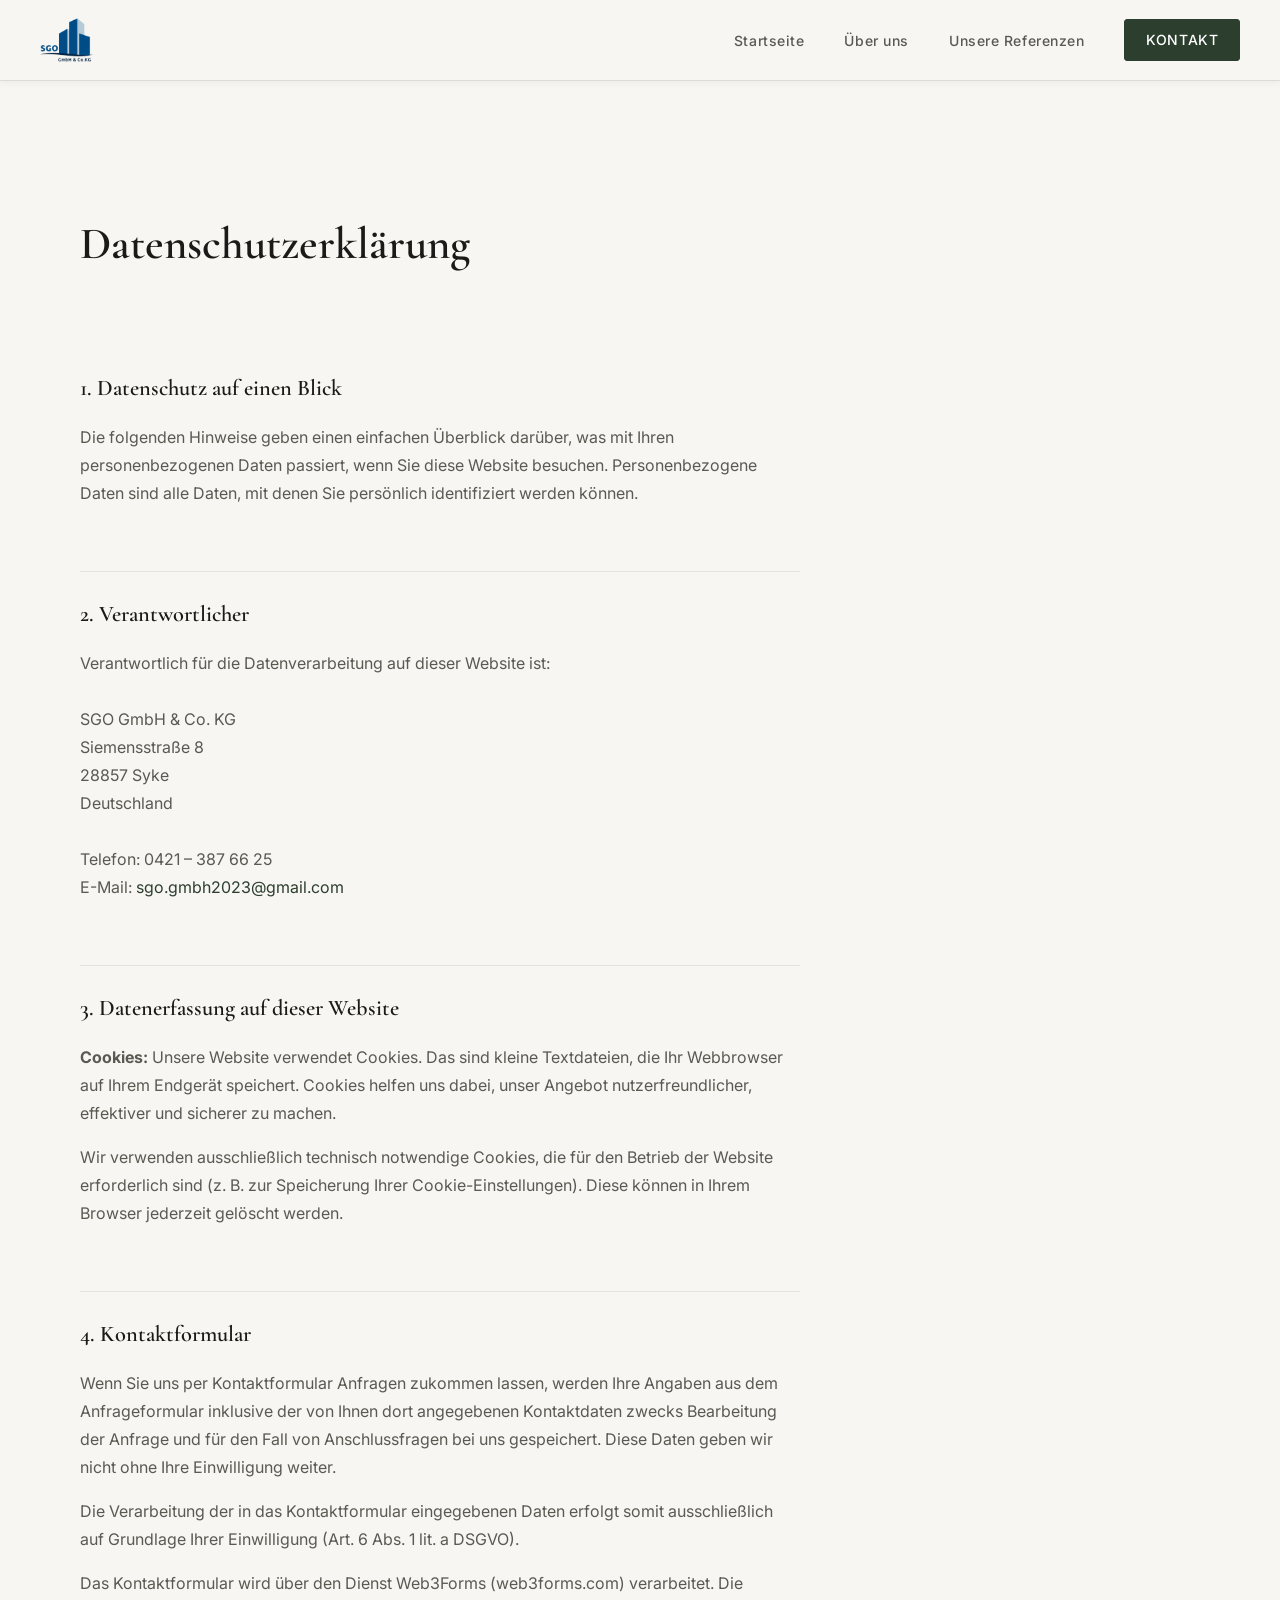
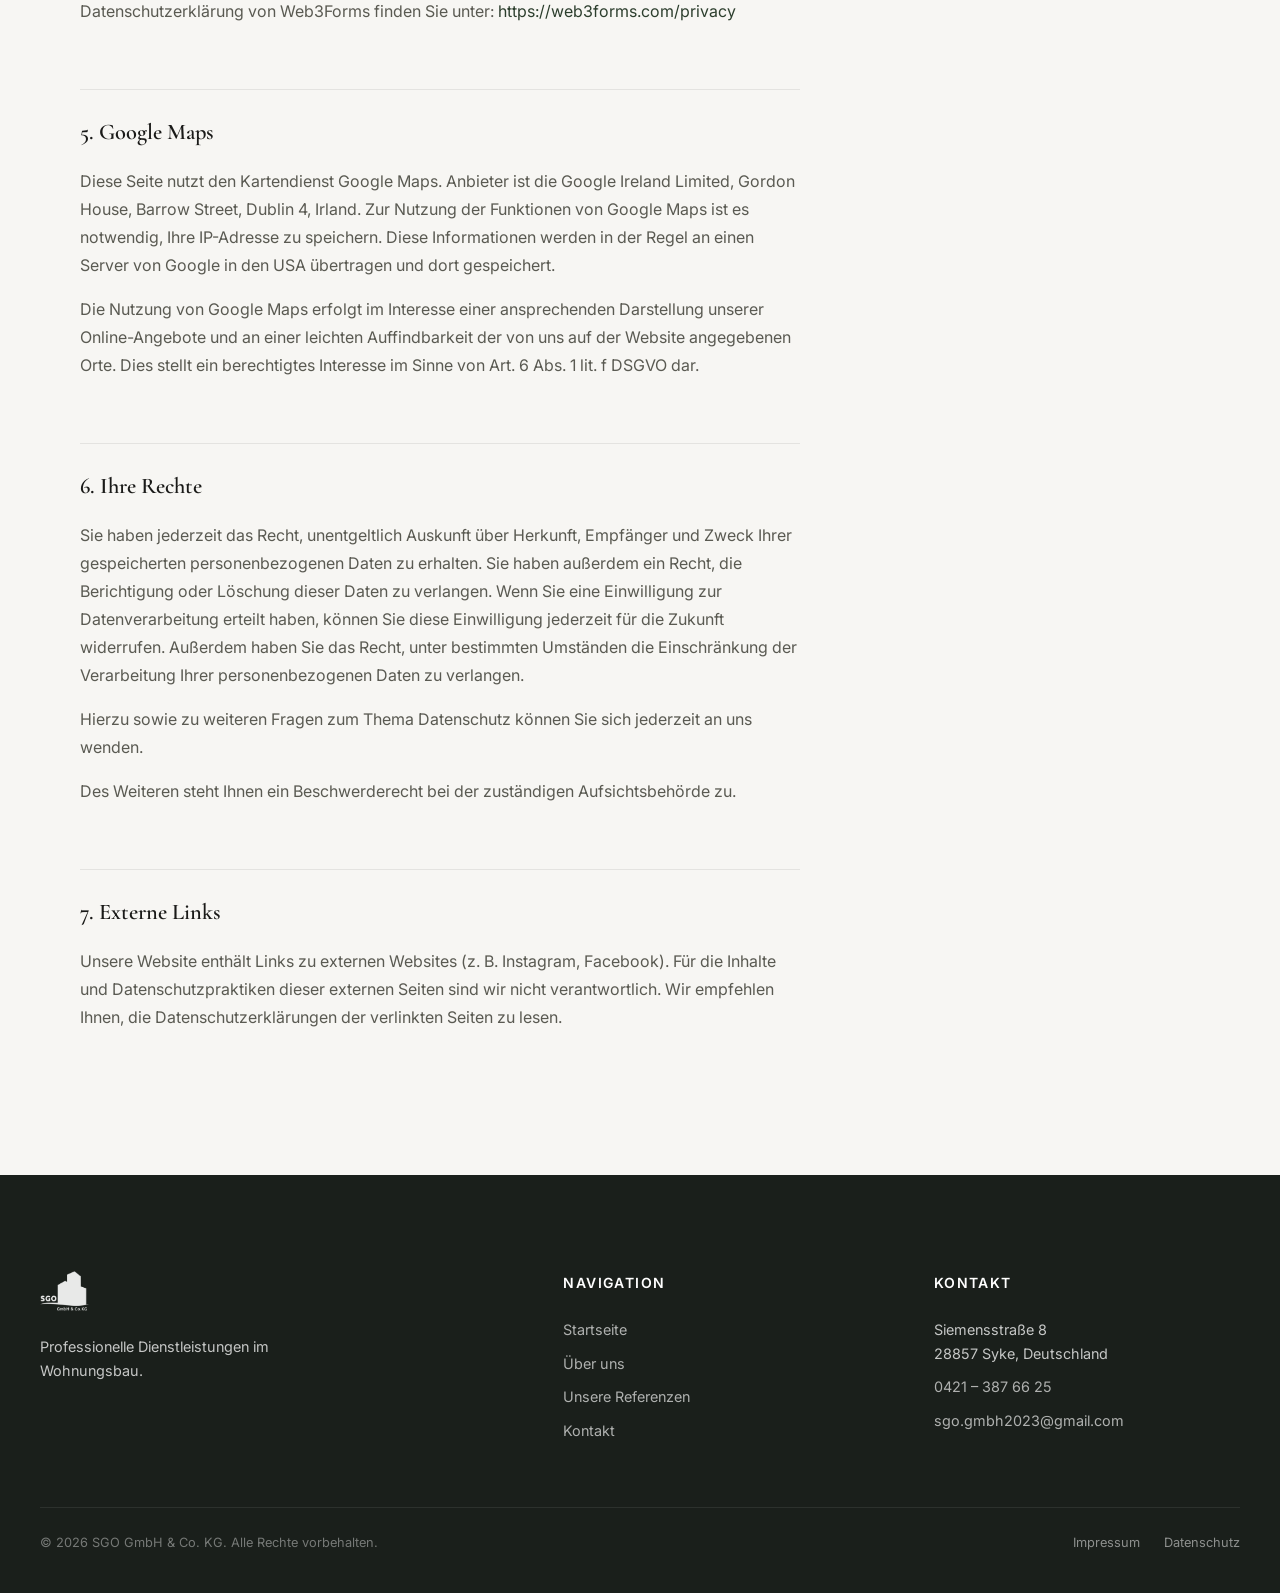
==== datenschutz.html @ 07cec940 "init: SGO GmbH static site ready for client preview Migrate WordPress site to HTML/CSS/JS, clean unu" ====
<!DOCTYPE html>
<html lang="de">
<head>
  <meta charset="UTF-8">
  <meta name="viewport" content="width=device-width, initial-scale=1.0">
  <title>Datenschutzerklärung – SGO GmbH & Co. KG</title>
  <meta name="robots" content="noindex">
  <link rel="preconnect" href="https://fonts.googleapis.com">
  <link rel="preconnect" href="https://fonts.gstatic.com" crossorigin>
  <link href="https://fonts.googleapis.com/css2?family=Cormorant+Garamond:ital,wght@0,400;0,500;0,600;1,400&family=Inter:wght@400;500;600&display=swap" rel="stylesheet">
  <link rel="stylesheet" href="style.css">
</head>
<body>

  <!-- Navigation -->
  <nav class="nav nav--scrolled" id="nav">
    <div class="nav__inner">
      <a href="index.html" class="nav__logo">
        <img src="assets/logo/sgo-logo.png" alt="SGO GmbH & Co. KG">
      </a>
      <ul class="nav__links">
        <li><a href="index.html">Startseite</a></li>
        <li><a href="uber-uns.html">Über uns</a></li>
        <li><a href="referenzen.html">Unsere Referenzen</a></li>
        <li><a href="kontakt.html" class="btn btn--primary btn--sm">Kontakt</a></li>
      </ul>
      <button class="nav__burger" id="navBurger" aria-label="Menü öffnen">
        <span></span><span></span><span></span>
      </button>
    </div>
  </nav>

  <div style="padding-top: var(--nav-height); background: var(--bg-primary);">
    <div class="container">
      <div class="legal-content">
        <h1>Datenschutzerklärung</h1>

        <h2>1. Datenschutz auf einen Blick</h2>
        <p>
          Die folgenden Hinweise geben einen einfachen Überblick darüber, was mit Ihren personenbezogenen Daten passiert, wenn Sie diese Website besuchen. Personenbezogene Daten sind alle Daten, mit denen Sie persönlich identifiziert werden können.
        </p>

        <h2>2. Verantwortlicher</h2>
        <p>
          Verantwortlich für die Datenverarbeitung auf dieser Website ist:<br><br>
          SGO GmbH &amp; Co. KG<br>
          Siemensstraße 8<br>
          28857 Syke<br>
          Deutschland<br><br>
          Telefon: 0421 – 387 66 25<br>
          E-Mail: <a href="mailto:sgo.gmbh2023@gmail.com">sgo.gmbh2023@gmail.com</a>
        </p>

        <h2>3. Datenerfassung auf dieser Website</h2>
        <p>
          <strong>Cookies:</strong> Unsere Website verwendet Cookies. Das sind kleine Textdateien, die Ihr Webbrowser auf Ihrem Endgerät speichert. Cookies helfen uns dabei, unser Angebot nutzerfreundlicher, effektiver und sicherer zu machen.
        </p>
        <p>
          Wir verwenden ausschließlich technisch notwendige Cookies, die für den Betrieb der Website erforderlich sind (z. B. zur Speicherung Ihrer Cookie-Einstellungen). Diese können in Ihrem Browser jederzeit gelöscht werden.
        </p>

        <h2>4. Kontaktformular</h2>
        <p>
          Wenn Sie uns per Kontaktformular Anfragen zukommen lassen, werden Ihre Angaben aus dem Anfrageformular inklusive der von Ihnen dort angegebenen Kontaktdaten zwecks Bearbeitung der Anfrage und für den Fall von Anschlussfragen bei uns gespeichert. Diese Daten geben wir nicht ohne Ihre Einwilligung weiter.
        </p>
        <p>
          Die Verarbeitung der in das Kontaktformular eingegebenen Daten erfolgt somit ausschließlich auf Grundlage Ihrer Einwilligung (Art. 6 Abs. 1 lit. a DSGVO).
        </p>
        <p>
          Das Kontaktformular wird über den Dienst Web3Forms (web3forms.com) verarbeitet. Die Datenschutzerklärung von Web3Forms finden Sie unter: <a href="https://web3forms.com/privacy" target="_blank" rel="noopener noreferrer">https://web3forms.com/privacy</a>
        </p>

        <h2>5. Google Maps</h2>
        <p>
          Diese Seite nutzt den Kartendienst Google Maps. Anbieter ist die Google Ireland Limited, Gordon House, Barrow Street, Dublin 4, Irland. Zur Nutzung der Funktionen von Google Maps ist es notwendig, Ihre IP-Adresse zu speichern. Diese Informationen werden in der Regel an einen Server von Google in den USA übertragen und dort gespeichert.
        </p>
        <p>
          Die Nutzung von Google Maps erfolgt im Interesse einer ansprechenden Darstellung unserer Online-Angebote und an einer leichten Auffindbarkeit der von uns auf der Website angegebenen Orte. Dies stellt ein berechtigtes Interesse im Sinne von Art. 6 Abs. 1 lit. f DSGVO dar.
        </p>

        <h2>6. Ihre Rechte</h2>
        <p>
          Sie haben jederzeit das Recht, unentgeltlich Auskunft über Herkunft, Empfänger und Zweck Ihrer gespeicherten personenbezogenen Daten zu erhalten. Sie haben außerdem ein Recht, die Berichtigung oder Löschung dieser Daten zu verlangen. Wenn Sie eine Einwilligung zur Datenverarbeitung erteilt haben, können Sie diese Einwilligung jederzeit für die Zukunft widerrufen. Außerdem haben Sie das Recht, unter bestimmten Umständen die Einschränkung der Verarbeitung Ihrer personenbezogenen Daten zu verlangen.
        </p>
        <p>
          Hierzu sowie zu weiteren Fragen zum Thema Datenschutz können Sie sich jederzeit an uns wenden.
        </p>
        <p>
          Des Weiteren steht Ihnen ein Beschwerderecht bei der zuständigen Aufsichtsbehörde zu.
        </p>

        <h2>7. Externe Links</h2>
        <p>
          Unsere Website enthält Links zu externen Websites (z. B. Instagram, Facebook). Für die Inhalte und Datenschutzpraktiken dieser externen Seiten sind wir nicht verantwortlich. Wir empfehlen Ihnen, die Datenschutzerklärungen der verlinkten Seiten zu lesen.
        </p>
      </div>
    </div>
  </div>

  <!-- Footer -->
  <footer class="footer">
    <div class="container">
      <div class="footer__inner">
        <div>
          <div class="footer__logo">
            <img src="assets/logo/sgo-logo.png" alt="SGO GmbH & Co. KG">
          </div>
          <p class="footer__about">Professionelle Dienstleistungen im Wohnungsbau.</p>
        </div>
        <div class="footer__col">
          <h4>Navigation</h4>
          <nav class="footer__nav">
            <a href="index.html">Startseite</a>
            <a href="uber-uns.html">Über uns</a>
            <a href="referenzen.html">Unsere Referenzen</a>
            <a href="kontakt.html">Kontakt</a>
          </nav>
        </div>
        <div class="footer__col">
          <h4>Kontakt</h4>
          <ul class="footer__contact-list">
            <li>Siemensstraße 8<br>28857 Syke, Deutschland</li>
            <li><a href="tel:+494213876625">0421 – 387 66 25</a></li>
            <li><a href="mailto:sgo.gmbh2023@gmail.com">sgo.gmbh2023@gmail.com</a></li>
          </ul>
        </div>
      </div>
      <div class="footer__bottom">
        <span>© 2026 SGO GmbH & Co. KG. Alle Rechte vorbehalten.</span>
        <div class="footer__legal">
          <a href="impressum.html">Impressum</a>
          <a href="datenschutz.html">Datenschutz</a>
        </div>
      </div>
    </div>
  </footer>

  <script src="app.js"></script>
</body>
</html>
---- style.css ----
/* ============================================================
   SGO GmbH & Co. KG — Design System
   ============================================================ */

/* --- Tokens --- */
:root {
  /* Colors */
  --bg-primary: #F7F6F3;
  --bg-secondary: #EDEAE3;
  --bg-card: #FAFAF7;
  --accent: #2C3E2D;
  --accent-light: #3D5240;
  --accent-dark: #1E2C1F;
  --accent-glow: rgba(44, 62, 45, 0.10);
  --text-primary: #1A1A18;
  --text-secondary: #5A5A52;
  --text-muted: #8A8A80;
  --border: rgba(0,0,0,0.08);
  --border-accent: rgba(44,62,45,0.25);

  /* Typography */
  --font-heading: 'Cormorant Garamond', Georgia, serif;
  --font-body: 'Inter', system-ui, sans-serif;

  /* Spacing */
  --space-xs: 0.5rem;
  --space-sm: 1rem;
  --space-md: 1.5rem;
  --space-lg: 2.5rem;
  --space-xl: 4rem;
  --space-2xl: 6rem;
  --space-3xl: 8rem;

  /* Typography scale */
  --fs-hero: clamp(2.4rem, 5.5vw, 4.8rem);
  --fs-h1: clamp(1.9rem, 3.5vw, 3.2rem);
  --fs-h2: clamp(1.5rem, 2.5vw, 2.4rem);
  --fs-h3: clamp(1.1rem, 1.8vw, 1.5rem);
  --fs-body: 1rem;
  --fs-small: 0.875rem;
  --ls-wide: 0.1em;
  --ls-wider: 0.2em;

  /* Layout */
  --max-width: 1280px;
  --nav-height: 80px;

  /* Radius */
  --radius-sm: 3px;
  --radius-md: 8px;
  --radius-lg: 14px;
  --radius-xl: 20px;

  /* Shadows */
  --shadow-sm: 0 2px 8px rgba(0,0,0,0.06);
  --shadow-md: 0 4px 20px rgba(0,0,0,0.10);
  --shadow-lg: 0 8px 40px rgba(0,0,0,0.13);

  /* Transitions */
  --t-fast: 0.15s ease;
  --t-normal: 0.3s ease;
  --t-slow: 0.5s ease;
  --t-spring: 0.6s cubic-bezier(0.34, 1.56, 0.64, 1);
}

/* --- Reset & Base --- */
*, *::before, *::after { margin: 0; padding: 0; box-sizing: border-box; }
html {
  scroll-behavior: smooth;
  scroll-padding-top: var(--nav-height);
  font-size: 16px;
  overflow-x: hidden;
}
body {
  font-family: var(--font-body);
  background: var(--bg-primary);
  color: var(--text-primary);
  line-height: 1.65;
  -webkit-font-smoothing: antialiased;
}
img, video { max-width: 100%; display: block; }
a { color: inherit; text-decoration: none; }
ul { list-style: none; }
button { font-family: inherit; border: none; background: none; cursor: pointer; }
input, textarea, select { font-family: inherit; outline: none; }

/* --- Layout --- */
.container {
  max-width: var(--max-width);
  margin: 0 auto;
  padding: 0 var(--space-lg);
}
@media (max-width: 768px) { .container { padding: 0 var(--space-sm); } }

.section { padding: var(--space-3xl) 0; }
@media (max-width: 768px) { .section { padding: var(--space-2xl) 0; } }

.eyebrow {
  font-size: var(--fs-small);
  font-weight: 600;
  letter-spacing: var(--ls-wider);
  text-transform: uppercase;
  color: var(--accent);
  margin-bottom: var(--space-sm);
}

.section-header { margin-bottom: var(--space-2xl); }
.section-header h2 {
  font-family: var(--font-heading);
  font-size: var(--fs-h1);
  font-weight: 600;
  line-height: 1.2;
  margin-bottom: var(--space-sm);
  color: var(--text-primary);
}
.section-header p {
  color: var(--text-secondary);
  max-width: 600px;
  font-size: 1.05rem;
}

/* --- Buttons --- */
.btn {
  display: inline-flex;
  align-items: center;
  gap: 0.5rem;
  padding: 0.85rem 2.2rem;
  border-radius: var(--radius-sm);
  font-family: var(--font-body);
  font-weight: 600;
  font-size: var(--fs-small);
  letter-spacing: var(--ls-wide);
  text-decoration: none;
  border: 1.5px solid transparent;
  cursor: pointer;
  transition: all var(--t-normal);
  text-transform: uppercase;
}
.btn--primary { background: var(--accent); color: #fff; border-color: var(--accent); }
.btn--primary:hover { background: var(--accent-light); border-color: var(--accent-light); transform: translateY(-2px); box-shadow: var(--shadow-md); }
.btn--ghost { background: transparent; color: var(--text-primary); border-color: var(--border); }
.btn--ghost:hover { border-color: var(--accent); color: var(--accent); }
.btn--outline { background: transparent; color: var(--accent); border-color: var(--accent); }
.btn--outline:hover { background: var(--accent); color: #fff; }
.btn--sm { padding: 0.55rem 1.3rem; font-size: 0.8rem; }
.btn--full { width: 100%; justify-content: center; }
.btn--light { background: #fff; color: var(--accent); border-color: #fff; }
.btn--light:hover { background: var(--bg-secondary); }

/* ============================================================
   NAVIGATION
   ============================================================ */
.nav {
  position: fixed;
  top: 0; left: 0; right: 0;
  height: var(--nav-height);
  z-index: 1000;
  transition: background var(--t-normal), box-shadow var(--t-normal);
}
.nav--scrolled {
  background: rgba(247, 246, 243, 0.97);
  backdrop-filter: blur(12px);
  box-shadow: 0 1px 0 var(--border), var(--shadow-sm);
}
.nav__inner {
  max-width: var(--max-width);
  margin: 0 auto;
  padding: 0 var(--space-lg);
  height: 100%;
  display: flex;
  align-items: center;
  justify-content: space-between;
}
@media (max-width: 768px) { .nav__inner { padding: 0 var(--space-sm); } }

.nav__logo {
  display: flex;
  align-items: center;
  flex-shrink: 0;
}
.nav__logo img {
  height: 44px;
  width: auto;
  object-fit: contain;
}

.nav__links {
  display: flex;
  align-items: center;
  gap: var(--space-lg);
}
.nav__links a {
  font-size: var(--fs-small);
  font-weight: 500;
  letter-spacing: 0.04em;
  color: var(--text-secondary);
  transition: color var(--t-fast);
  position: relative;
}
.nav__links a::after {
  content: '';
  position: absolute;
  bottom: -3px; left: 0; right: 0;
  height: 1px;
  background: var(--accent);
  transform: scaleX(0);
  transition: transform var(--t-normal);
}
.nav__links a:hover { color: var(--accent); }
.nav__links a:hover::after,
.nav__links a.active::after { transform: scaleX(1); }
.nav__links a.active { color: var(--accent); }
.nav__links .btn { color: #fff; }
.nav__links .btn::after { display: none; }

/* Nav — hero variant (transparent) */
.nav--hero .nav__logo img { filter: none; }
.nav--hero.nav--scrolled .nav__logo img { filter: none; }
.nav--hero .nav__links a { color: rgba(255,255,255,0.85); }
.nav--hero .nav__links a:hover { color: #fff; }
.nav--hero.nav--scrolled .nav__links a { color: var(--text-secondary); }
.nav--hero.nav--scrolled .nav__links a:hover { color: var(--accent); }

.nav__burger {
  display: none;
  flex-direction: column;
  gap: 5px;
  width: 32px;
  cursor: pointer;
  padding: 4px 0;
}
.nav__burger span {
  display: block;
  height: 2px;
  background: var(--text-primary);
  border-radius: 2px;
  transition: all var(--t-normal);
}
.nav--hero .nav__burger span { background: #fff; }
.nav--hero.nav--scrolled .nav__burger span { background: var(--text-primary); }

.nav__burger.active span:nth-child(1) { transform: translateY(7px) rotate(45deg); }
.nav__burger.active span:nth-child(2) { opacity: 0; }
.nav__burger.active span:nth-child(3) { transform: translateY(-7px) rotate(-45deg); }

@media (max-width: 900px) {
  .nav__burger { display: flex; }
  .nav__links {
    display: none;
    position: fixed;
    top: var(--nav-height);
    left: 0; right: 0;
    background: var(--bg-primary);
    flex-direction: column;
    gap: 0;
    padding: var(--space-md) 0 var(--space-lg);
    border-top: 1px solid var(--border);
    box-shadow: var(--shadow-lg);
  }
  .nav__links.open { display: flex; }
  .nav__links li { width: 100%; }
  .nav__links a {
    display: block;
    padding: 0.9rem var(--space-lg);
    color: var(--text-primary);
    font-size: 1rem;
    border-bottom: 1px solid var(--border);
  }
  .nav__links a::after { display: none; }
  .nav__links li:last-child a { border-bottom: none; }
  .nav__links .btn {
    margin: var(--space-sm) var(--space-lg) 0;
    width: calc(100% - var(--space-lg) * 2);
    text-align: center;
  }
}

/* ============================================================
   HERO
   ============================================================ */
.hero {
  position: relative;
  min-height: 100svh;
  display: flex;
  align-items: center;
  overflow: hidden;
}
.hero__bg {
  position: absolute;
  inset: 0;
  z-index: 0;
}
.hero__bg img {
  width: 100%;
  height: 100%;
  object-fit: cover;
  object-position: center;
}
.hero__bg::after {
  content: '';
  position: absolute;
  inset: 0;
  background: linear-gradient(
    to right,
    rgba(10,12,10,0.75) 0%,
    rgba(10,12,10,0.45) 55%,
    rgba(10,12,10,0.15) 100%
  );
}

/* Slider */
.hero__slides {
  position: absolute;
  inset: 0;
  z-index: 0;
}
.hero__slide {
  position: absolute;
  inset: 0;
  opacity: 0;
  transition: opacity 1s ease;
  pointer-events: none;
}
.hero__slide.active {
  opacity: 1;
  pointer-events: auto;
}
.hero__slide img {
  width: 100%;
  height: 100%;
  object-fit: cover;
  object-position: center;
}
.hero__slide::after {
  content: '';
  position: absolute;
  inset: 0;
  background: linear-gradient(
    to right,
    rgba(10,12,10,0.72) 0%,
    rgba(10,12,10,0.42) 55%,
    rgba(10,12,10,0.12) 100%
  );
}

/* Slider nav (01 / 02) — right side, vertically centered */
.hero__slider-nav {
  position: absolute;
  right: var(--space-lg);
  top: 50%;
  transform: translateY(-50%);
  z-index: 2;
  display: flex;
  flex-direction: column;
  align-items: flex-end;
  gap: 14px;
}
@media (max-width: 768px) {
  .hero__slider-nav {
    right: var(--space-sm);
    top: auto;
    bottom: var(--space-lg);
    transform: none;
  }
}
.hero__slider-row {
  display: flex;
  align-items: center;
  gap: 10px;
}
.hero__slider-btn {
  font-family: var(--font-body);
  font-size: 0.78rem;
  font-weight: 600;
  letter-spacing: 0.1em;
  color: rgba(255,255,255,0.4);
  background: none;
  border: none;
  cursor: pointer;
  padding: 0;
  transition: color var(--t-normal);
}
.hero__slider-btn.active {
  color: #fff;
}
.hero__slider-btn:hover { color: rgba(255,255,255,0.8); }

.hero__slider-sep {
  width: 30px;
  height: 1px;
  background: rgba(255,255,255,0.5);
  opacity: 0;
  transition: opacity var(--t-normal);
}
.hero__slider-sep.active {
  opacity: 1;
}
.hero__content {
  position: relative;
  z-index: 1;
  max-width: var(--max-width);
  margin: 0 auto;
  padding: calc(var(--nav-height) + var(--space-xl)) var(--space-lg) var(--space-xl);
  width: 100%;
}
.hero__content .eyebrow { color: rgba(255,255,255,0.75); }
.hero__content h1 {
  font-family: var(--font-heading);
  font-size: var(--fs-hero);
  font-weight: 500;
  line-height: 1.1;
  color: #fff;
  max-width: 700px;
  margin-bottom: var(--space-md);
}
.hero__content h1 em {
  font-style: normal;
  color: rgba(255,255,255,0.65);
}
.hero__sub {
  color: rgba(255,255,255,0.80);
  font-size: 1.1rem;
  max-width: 520px;
  margin-bottom: var(--space-lg);
  line-height: 1.7;
}
.hero__cta { display: flex; gap: var(--space-sm); flex-wrap: wrap; }

/* Hero — inner pages (smaller) */
.hero--inner {
  min-height: 42vh;
  align-items: flex-end;
}
.hero--inner .hero__content {
  padding-top: var(--space-lg);
  padding-bottom: var(--space-2xl);
}
.hero--inner h1 { font-size: var(--fs-h1); color: #fff; }
.hero--inner .eyebrow { color: rgba(255,255,255,0.75); }
.hero--inner .hero__sub { color: rgba(255,255,255,0.82); }

/* Hero — text only (no image bg) */
.hero--light {
  background: var(--bg-secondary);
  min-height: 36vh;
  align-items: flex-end;
}
.hero--light .hero__content h1,
.hero--light .hero__content .eyebrow { color: var(--text-primary); }
.hero--light .hero__content .eyebrow { color: var(--accent); }
.hero--light .hero__sub { color: var(--text-secondary); }

@media (max-width: 768px) {
  .hero__content { padding: calc(var(--nav-height) + var(--space-lg)) var(--space-sm) var(--space-xl); }
  .hero__bg::after {
    background: rgba(10,12,10,0.60);
  }
}

/* ============================================================
   FEATURES / VALUES GRID
   ============================================================ */
.features { background: var(--bg-primary); }
.features__grid {
  display: grid;
  grid-template-columns: repeat(3, 1fr);
  gap: var(--space-md);
}
@media (max-width: 900px) { .features__grid { grid-template-columns: 1fr; gap: var(--space-sm); } }

.feature-card {
  background: var(--bg-card);
  border: 1px solid var(--border);
  border-radius: var(--radius-lg);
  padding: var(--space-lg);
  transition: box-shadow var(--t-normal), transform var(--t-normal);
}
.feature-card:hover { box-shadow: var(--shadow-md); transform: translateY(-3px); }
.feature-card__icon {
  width: 48px;
  height: 48px;
  background: var(--accent-glow);
  border-radius: var(--radius-md);
  display: flex;
  align-items: center;
  justify-content: center;
  margin-bottom: var(--space-md);
  color: var(--accent);
}
.feature-card__icon svg { width: 24px; height: 24px; stroke: currentColor; fill: none; stroke-width: 1.5; }
.feature-card h3 {
  font-family: var(--font-heading);
  font-size: var(--fs-h3);
  font-weight: 600;
  margin-bottom: var(--space-xs);
  color: var(--text-primary);
}
.feature-card p { color: var(--text-secondary); font-size: 0.95rem; line-height: 1.65; }

/* ============================================================
   PROJECT HIGHLIGHT
   ============================================================ */
.project-highlight { background: var(--bg-secondary); }
.project-highlight__inner {
  display: grid;
  grid-template-columns: 1fr 1fr;
  gap: var(--space-2xl);
  align-items: center;
}
@media (max-width: 900px) { .project-highlight__inner { grid-template-columns: 1fr; } }

.project-highlight__image {
  border-radius: var(--radius-lg);
  overflow: hidden;
  box-shadow: var(--shadow-lg);
  aspect-ratio: 4/3;
}
.project-highlight__image img {
  width: 100%;
  height: 100%;
  object-fit: cover;
  transition: transform 0.7s ease;
}
.project-highlight__image:hover img { transform: scale(1.03); }

.project-highlight__text .eyebrow { margin-bottom: var(--space-xs); }
.project-highlight__text h2 {
  font-family: var(--font-heading);
  font-size: var(--fs-h2);
  font-weight: 600;
  margin-bottom: var(--space-md);
  line-height: 1.2;
}
.project-highlight__text p {
  color: var(--text-secondary);
  margin-bottom: var(--space-md);
  line-height: 1.7;
}

.project-stats {
  display: grid;
  grid-template-columns: repeat(3, 1fr);
  gap: var(--space-sm);
  margin: var(--space-lg) 0;
  padding: var(--space-md) 0;
  border-top: 1px solid var(--border);
  border-bottom: 1px solid var(--border);
}
.project-stat__value {
  font-family: var(--font-heading);
  font-size: 2rem;
  font-weight: 600;
  color: var(--accent);
  line-height: 1;
  margin-bottom: 4px;
}
.project-stat__label {
  font-size: var(--fs-small);
  color: var(--text-muted);
  letter-spacing: 0.05em;
}

/* ============================================================
   PARTNER SECTION
   ============================================================ */
.partner { background: var(--bg-primary); padding: var(--space-2xl) 0; }
.partner__inner {
  display: flex;
  align-items: center;
  gap: var(--space-2xl);
  border: 1px solid var(--border);
  border-radius: var(--radius-lg);
  padding: var(--space-xl) var(--space-2xl);
}
@media (max-width: 768px) {
  .partner__inner { flex-direction: column; padding: var(--space-lg); gap: var(--space-lg); text-align: center; }
}
.partner__logo img { height: 64px; width: auto; object-fit: contain; }
.partner__divider { width: 1px; height: 80px; background: var(--border); flex-shrink: 0; }
@media (max-width: 768px) { .partner__divider { width: 80px; height: 1px; } }
.partner__text h3 {
  font-family: var(--font-heading);
  font-size: var(--fs-h3);
  margin-bottom: var(--space-xs);
}
.partner__text p { color: var(--text-secondary); font-size: 0.95rem; }

/* ============================================================
   INSTAGRAM CTA
   ============================================================ */
.instagram-cta {
  background: var(--accent);
  padding: var(--space-xl) 0;
  text-align: center;
}
.instagram-cta h3 {
  font-family: var(--font-heading);
  font-size: var(--fs-h2);
  color: #fff;
  margin-bottom: var(--space-sm);
  font-weight: 500;
}
.instagram-cta p { color: rgba(255,255,255,0.75); margin-bottom: var(--space-md); }
.instagram-cta .btn--light:hover { transform: translateY(-2px); }

/* ============================================================
   REFERENZEN — WOHNUNGEN GRID
   ============================================================ */
.wohnungen { background: var(--bg-primary); }
.wohnungen__grid {
  display: grid;
  grid-template-columns: repeat(3, 1fr);
  gap: var(--space-md);
}
@media (max-width: 1100px) { .wohnungen__grid { grid-template-columns: repeat(2, 1fr); } }
@media (max-width: 600px) { .wohnungen__grid { grid-template-columns: 1fr; } }

.wohnung-card {
  background: var(--bg-card);
  border: 1px solid var(--border);
  border-radius: var(--radius-lg);
  overflow: hidden;
  transition: box-shadow var(--t-normal), transform var(--t-normal);
  cursor: pointer;
}
.wohnung-card:hover { box-shadow: var(--shadow-lg); transform: translateY(-4px); }

.wohnung-card__image {
  aspect-ratio: 4/3;
  overflow: hidden;
  background: var(--bg-secondary);
}
.wohnung-card__image img {
  width: 100%;
  height: 100%;
  object-fit: cover;
  transition: transform 0.5s ease;
}
.wohnung-card:hover .wohnung-card__image img { transform: scale(1.05); }

.wohnung-card__body { padding: var(--space-md); }
.wohnung-card__nr {
  font-size: 0.75rem;
  font-weight: 600;
  letter-spacing: var(--ls-wider);
  text-transform: uppercase;
  color: var(--accent);
  margin-bottom: 4px;
}
.wohnung-card__title {
  font-family: var(--font-heading);
  font-size: 1.3rem;
  font-weight: 600;
  margin-bottom: var(--space-xs);
}
.wohnung-card__status {
  font-size: var(--fs-small);
  color: var(--text-muted);
  margin-bottom: var(--space-md);
}
.wohnung-card__footer {
  display: flex;
  align-items: center;
  justify-content: space-between;
  padding-top: var(--space-sm);
  border-top: 1px solid var(--border);
}
.wohnung-card__price {
  font-family: var(--font-heading);
  font-size: 1.1rem;
  font-weight: 600;
  color: var(--text-primary);
}

/* ============================================================
   MODAL
   ============================================================ */
.modal-overlay {
  display: none;
  position: fixed;
  inset: 0;
  background: rgba(10,12,10,0.65);
  backdrop-filter: blur(6px);
  z-index: 2000;
  align-items: center;
  justify-content: center;
  padding: var(--space-md);
}
.modal-overlay.open { display: flex; }

.modal {
  background: var(--bg-card);
  border-radius: var(--radius-xl);
  max-width: 680px;
  width: 100%;
  max-height: 90vh;
  overflow-y: auto;
  position: relative;
  box-shadow: var(--shadow-lg);
}
.modal__close {
  position: absolute;
  top: var(--space-sm);
  right: var(--space-sm);
  width: 36px;
  height: 36px;
  background: var(--bg-secondary);
  border-radius: 50%;
  display: flex;
  align-items: center;
  justify-content: center;
  cursor: pointer;
  transition: background var(--t-fast);
  z-index: 1;
  font-size: 1.2rem;
  color: var(--text-secondary);
}
.modal__close:hover { background: var(--border); }

.modal__image {
  border-radius: var(--radius-xl) var(--radius-xl) 0 0;
  overflow: hidden;
  background: var(--bg-secondary);
}
.modal__image img { width: 100%; height: auto; display: block; }
.modal__body { padding: var(--space-lg); }
.modal__nr {
  font-size: var(--fs-small);
  font-weight: 600;
  letter-spacing: var(--ls-wider);
  text-transform: uppercase;
  color: var(--accent);
  margin-bottom: 4px;
}
.modal__title {
  font-family: var(--font-heading);
  font-size: var(--fs-h2);
  font-weight: 600;
  margin-bottom: var(--space-md);
}
.modal__meta {
  display: grid;
  grid-template-columns: repeat(2, 1fr);
  gap: var(--space-sm);
  margin-bottom: var(--space-md);
  padding-bottom: var(--space-md);
  border-bottom: 1px solid var(--border);
}
.modal__meta-item label {
  display: block;
  font-size: var(--fs-small);
  color: var(--text-muted);
  margin-bottom: 2px;
}
.modal__meta-item span {
  font-weight: 600;
  color: var(--text-primary);
}
.modal__desc { color: var(--text-secondary); line-height: 1.7; margin-bottom: var(--space-md); }
.modal__cta { display: flex; gap: var(--space-sm); flex-wrap: wrap; }

/* ============================================================
   ÜBER UNS — VALUES
   ============================================================ */
.values__grid {
  display: grid;
  grid-template-columns: repeat(2, 1fr);
  gap: var(--space-md);
}
@media (max-width: 768px) { .values__grid { grid-template-columns: 1fr; } }

.value-item {
  padding: var(--space-lg);
  border-left: 3px solid var(--accent);
  background: var(--bg-card);
  border-radius: 0 var(--radius-md) var(--radius-md) 0;
}
.value-item h3 {
  font-family: var(--font-heading);
  font-size: 1.25rem;
  font-weight: 600;
  margin-bottom: var(--space-xs);
}
.value-item p { color: var(--text-secondary); font-size: 0.95rem; line-height: 1.65; }

/* Team section */
.team { background: var(--bg-secondary); }
.team__inner {
  display: grid;
  grid-template-columns: 1fr 1fr;
  gap: var(--space-2xl);
  align-items: center;
}
@media (max-width: 900px) { .team__inner { grid-template-columns: 1fr; } }
.team__image {
  border-radius: var(--radius-lg);
  overflow: hidden;
  box-shadow: var(--shadow-lg);
}
.team__image img { width: 100%; height: 480px; object-fit: cover; }
@media (max-width: 768px) { .team__image img { height: 320px; } }
.team__text h2 {
  font-family: var(--font-heading);
  font-size: var(--fs-h2);
  font-weight: 600;
  margin-bottom: var(--space-md);
}
.team__text p { color: var(--text-secondary); margin-bottom: var(--space-sm); line-height: 1.75; }

/* ============================================================
   KONTAKT
   ============================================================ */
.kontakt__inner {
  display: grid;
  grid-template-columns: 1fr 1.4fr;
  gap: var(--space-2xl);
  align-items: start;
}
@media (max-width: 900px) { .kontakt__inner { grid-template-columns: 1fr; } }

.kontakt__info h2 {
  font-family: var(--font-heading);
  font-size: var(--fs-h2);
  font-weight: 600;
  margin-bottom: var(--space-md);
}
.kontakt__info p { color: var(--text-secondary); margin-bottom: var(--space-lg); line-height: 1.7; }

.contact-list { display: flex; flex-direction: column; gap: var(--space-md); }
.contact-item { display: flex; gap: var(--space-sm); align-items: flex-start; }
.contact-item__icon {
  width: 42px;
  height: 42px;
  background: var(--accent-glow);
  border-radius: var(--radius-md);
  display: flex;
  align-items: center;
  justify-content: center;
  flex-shrink: 0;
  color: var(--accent);
}
.contact-item__icon svg { width: 20px; height: 20px; stroke: currentColor; fill: none; stroke-width: 1.5; }
.contact-item__text label {
  display: block;
  font-size: var(--fs-small);
  color: var(--text-muted);
  margin-bottom: 2px;
}
.contact-item__text a,
.contact-item__text span {
  font-weight: 500;
  color: var(--text-primary);
  font-size: 0.95rem;
}
.contact-item__text a:hover { color: var(--accent); }

/* Form */
.form { display: flex; flex-direction: column; gap: var(--space-md); }
.form__row { display: grid; grid-template-columns: 1fr 1fr; gap: var(--space-sm); }
@media (max-width: 600px) { .form__row { grid-template-columns: 1fr; } }
.form__group { display: flex; flex-direction: column; gap: 6px; }
.form__group label {
  font-size: var(--fs-small);
  font-weight: 500;
  color: var(--text-secondary);
  letter-spacing: 0.03em;
}
.form__group input,
.form__group textarea {
  padding: 0.8rem 1rem;
  border: 1.5px solid var(--border);
  border-radius: var(--radius-md);
  background: var(--bg-card);
  color: var(--text-primary);
  font-size: var(--fs-body);
  transition: border-color var(--t-fast), box-shadow var(--t-fast);
}
.form__group input:focus,
.form__group textarea:focus {
  border-color: var(--accent);
  box-shadow: 0 0 0 3px var(--accent-glow);
}
.form__group textarea { resize: vertical; min-height: 140px; }
.form__status { font-size: var(--fs-small); margin-top: 4px; }
.form__status--success { color: #2d7a45; }
.form__status--error { color: #c0392b; }

/* ============================================================
   CTA BANNER
   ============================================================ */
.cta-banner {
  background: var(--accent);
  padding: var(--space-2xl) 0;
  text-align: center;
}
.cta-banner h2 {
  font-family: var(--font-heading);
  font-size: var(--fs-h1);
  color: #fff;
  font-weight: 500;
  margin-bottom: var(--space-sm);
}
.cta-banner p { color: rgba(255,255,255,0.75); margin-bottom: var(--space-lg); font-size: 1.05rem; }
.cta-banner .btn--light:hover { transform: translateY(-2px); }

/* ============================================================
   FOOTER
   ============================================================ */
.footer {
  background: #1A1F1B;
  color: rgba(255,255,255,0.75);
  padding: var(--space-2xl) 0 var(--space-lg);
}
.footer__inner {
  display: grid;
  grid-template-columns: 1.5fr 1fr 1fr;
  gap: var(--space-xl);
  margin-bottom: var(--space-xl);
}
@media (max-width: 900px) { .footer__inner { grid-template-columns: 1fr 1fr; } }
@media (max-width: 600px) { .footer__inner { grid-template-columns: 1fr; gap: var(--space-lg); } }

.footer__logo { margin-bottom: var(--space-md); }
.footer__logo img { height: 40px; width: auto; filter: brightness(0) invert(1); opacity: 0.9; }
.footer__about { font-size: 0.9rem; line-height: 1.7; max-width: 280px; }
.footer__social { display: flex; gap: var(--space-sm); margin-top: var(--space-md); }
.footer__social a {
  width: 36px; height: 36px;
  border: 1px solid rgba(255,255,255,0.15);
  border-radius: 50%;
  display: flex; align-items: center; justify-content: center;
  color: rgba(255,255,255,0.65);
  transition: all var(--t-fast);
  font-size: 0.85rem;
}
.footer__social a:hover { border-color: rgba(255,255,255,0.5); color: #fff; }

.footer__col h4 {
  font-size: var(--fs-small);
  font-weight: 600;
  letter-spacing: var(--ls-wide);
  text-transform: uppercase;
  color: #fff;
  margin-bottom: var(--space-md);
}
.footer__nav { display: flex; flex-direction: column; gap: 10px; }
.footer__nav a {
  font-size: 0.9rem;
  color: rgba(255,255,255,0.65);
  transition: color var(--t-fast);
}
.footer__nav a:hover { color: #fff; }
.footer__contact-list { display: flex; flex-direction: column; gap: 10px; }
.footer__contact-list li { font-size: 0.9rem; }
.footer__contact-list a { color: rgba(255,255,255,0.65); }
.footer__contact-list a:hover { color: #fff; }

.footer__bottom {
  padding-top: var(--space-md);
  border-top: 1px solid rgba(255,255,255,0.08);
  display: flex;
  justify-content: space-between;
  align-items: center;
  flex-wrap: wrap;
  gap: var(--space-sm);
  font-size: 0.8rem;
  color: rgba(255,255,255,0.4);
}
.footer__bottom a { color: rgba(255,255,255,0.5); }
.footer__bottom a:hover { color: rgba(255,255,255,0.8); }
.footer__legal { display: flex; gap: var(--space-md); }

/* ============================================================
   COOKIE BANNER
   ============================================================ */
.cookie-banner {
  display: none;
  position: fixed;
  bottom: var(--space-md);
  left: var(--space-md);
  right: var(--space-md);
  max-width: 560px;
  background: #1A1F1B;
  color: rgba(255,255,255,0.85);
  border-radius: var(--radius-lg);
  padding: var(--space-md) var(--space-lg);
  box-shadow: var(--shadow-lg);
  z-index: 9999;
  border: 1px solid rgba(255,255,255,0.08);
}
.cookie-banner.visible { display: block; }
.cookie-banner p {
  font-size: var(--fs-small);
  line-height: 1.6;
  margin-bottom: var(--space-sm);
  color: rgba(255,255,255,0.75);
}
.cookie-banner p a { color: rgba(255,255,255,0.9); text-decoration: underline; }
.cookie-banner__btns { display: flex; gap: var(--space-xs); flex-wrap: wrap; }
.cookie-banner .btn--sm { font-size: 0.78rem; }
.cookie-accept { background: #fff; color: #1A1F1B; border-color: #fff; }
.cookie-accept:hover { background: var(--bg-secondary); }
.cookie-decline { background: transparent; color: rgba(255,255,255,0.65); border-color: rgba(255,255,255,0.2); }
.cookie-decline:hover { border-color: rgba(255,255,255,0.5); color: #fff; }

/* ============================================================
   SCROLL REVEAL
   ============================================================ */
.reveal { opacity: 0; transform: translateY(28px); transition: opacity 0.7s ease, transform 0.7s ease; }
.reveal.visible { opacity: 1; transform: none; }
.reveal--delay-1 { transition-delay: 0.08s; }
.reveal--delay-2 { transition-delay: 0.16s; }
.reveal--delay-3 { transition-delay: 0.26s; }
.reveal--delay-4 { transition-delay: 0.36s; }
.reveal--left { transform: translateX(-28px); }
.reveal--right { transform: translateX(28px); }
.reveal--scale { transform: scale(0.94); }

/* ============================================================
   IMPRESSUM / DATENSCHUTZ
   ============================================================ */
.legal-page { background: var(--bg-primary); }
.legal-content {
  max-width: 800px;
  padding: var(--space-3xl) var(--space-lg);
}
.legal-content h1 {
  font-family: var(--font-heading);
  font-size: var(--fs-h1);
  font-weight: 600;
  margin-bottom: var(--space-xl);
}
.legal-content h2 {
  font-family: var(--font-heading);
  font-size: 1.4rem;
  font-weight: 600;
  margin-top: var(--space-xl);
  margin-bottom: var(--space-sm);
  padding-top: var(--space-md);
  border-top: 1px solid var(--border);
}
.legal-content h2:first-of-type { border-top: none; }
.legal-content p {
  color: var(--text-secondary);
  margin-bottom: var(--space-sm);
  line-height: 1.75;
}
.legal-content a { color: var(--accent); }
.legal-content a:hover { text-decoration: underline; }

/* ============================================================
   UTILITIES
   ============================================================ */
.text-center { text-align: center; }
.text-center .section-header p { margin: 0 auto; }
.mt-lg { margin-top: var(--space-lg); }
.mt-xl { margin-top: var(--space-xl); }
.sr-only { position: absolute; width: 1px; height: 1px; overflow: hidden; clip: rect(0,0,0,0); }
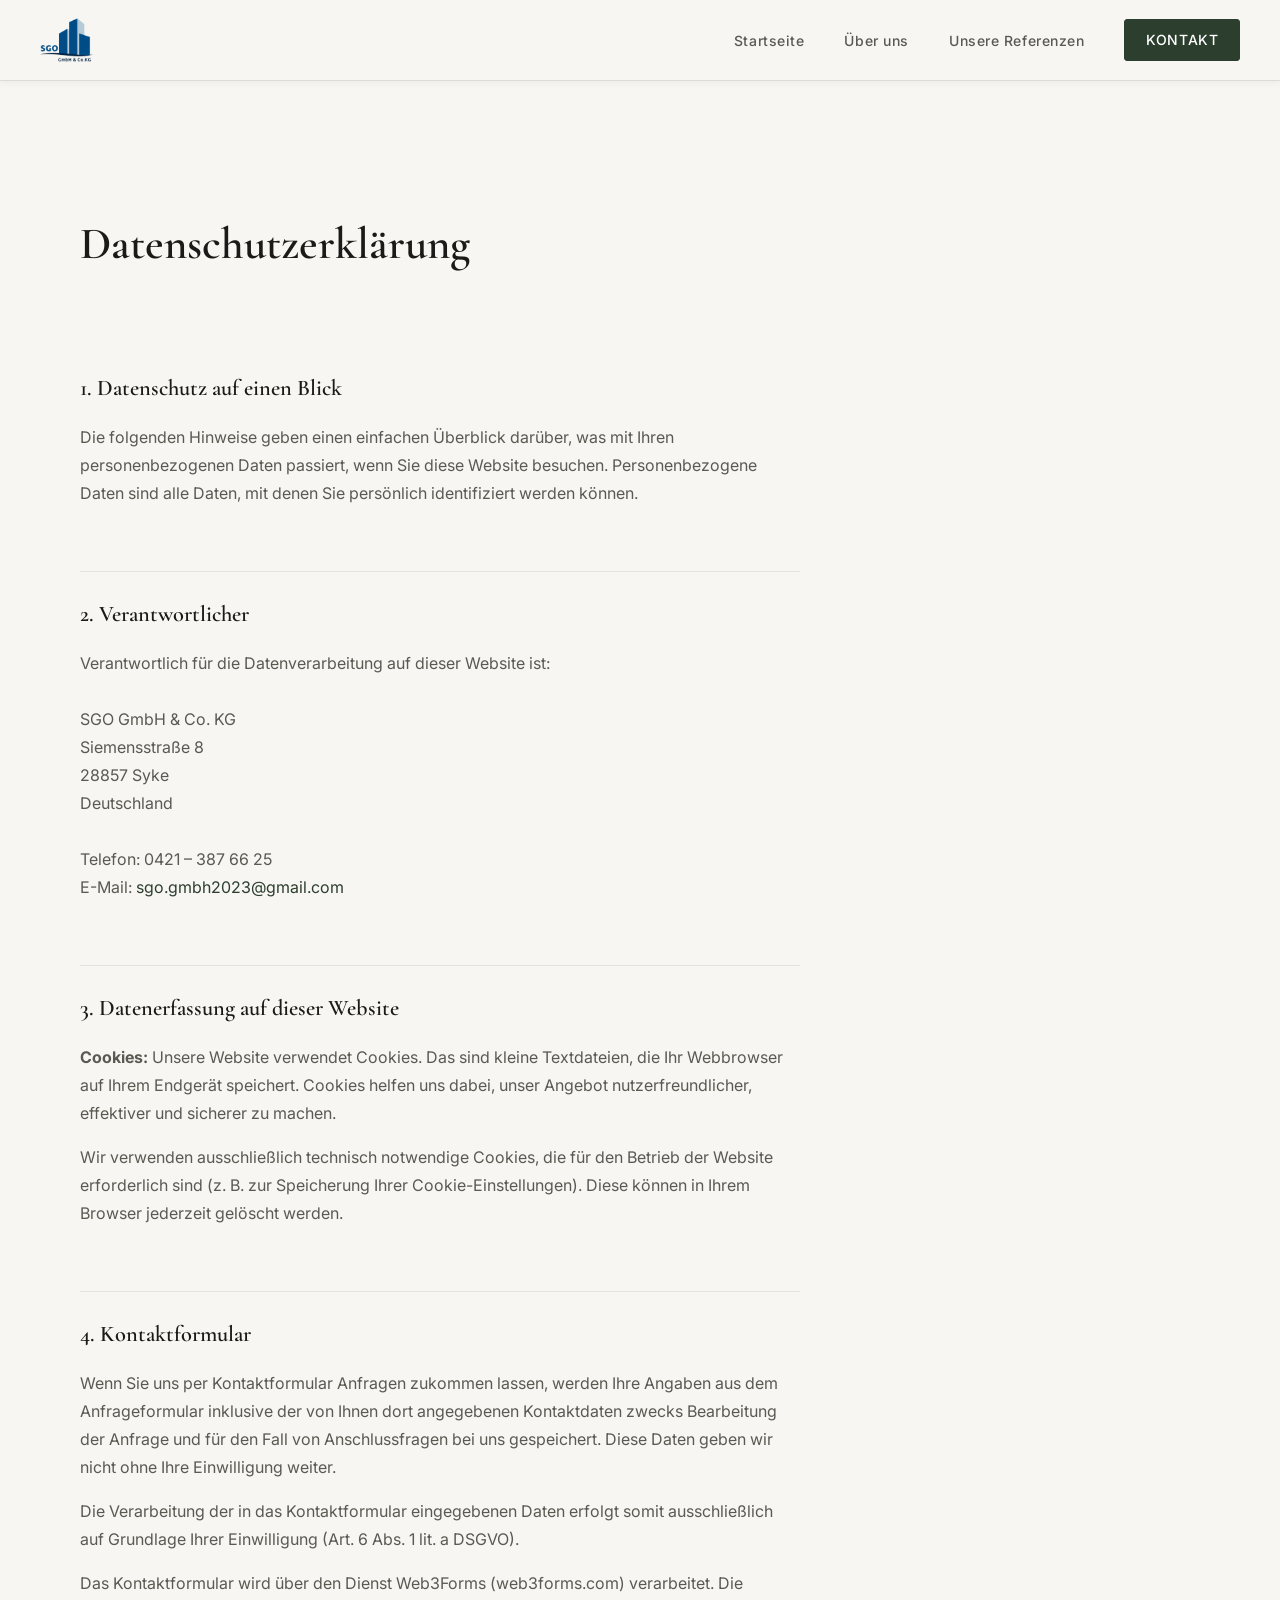
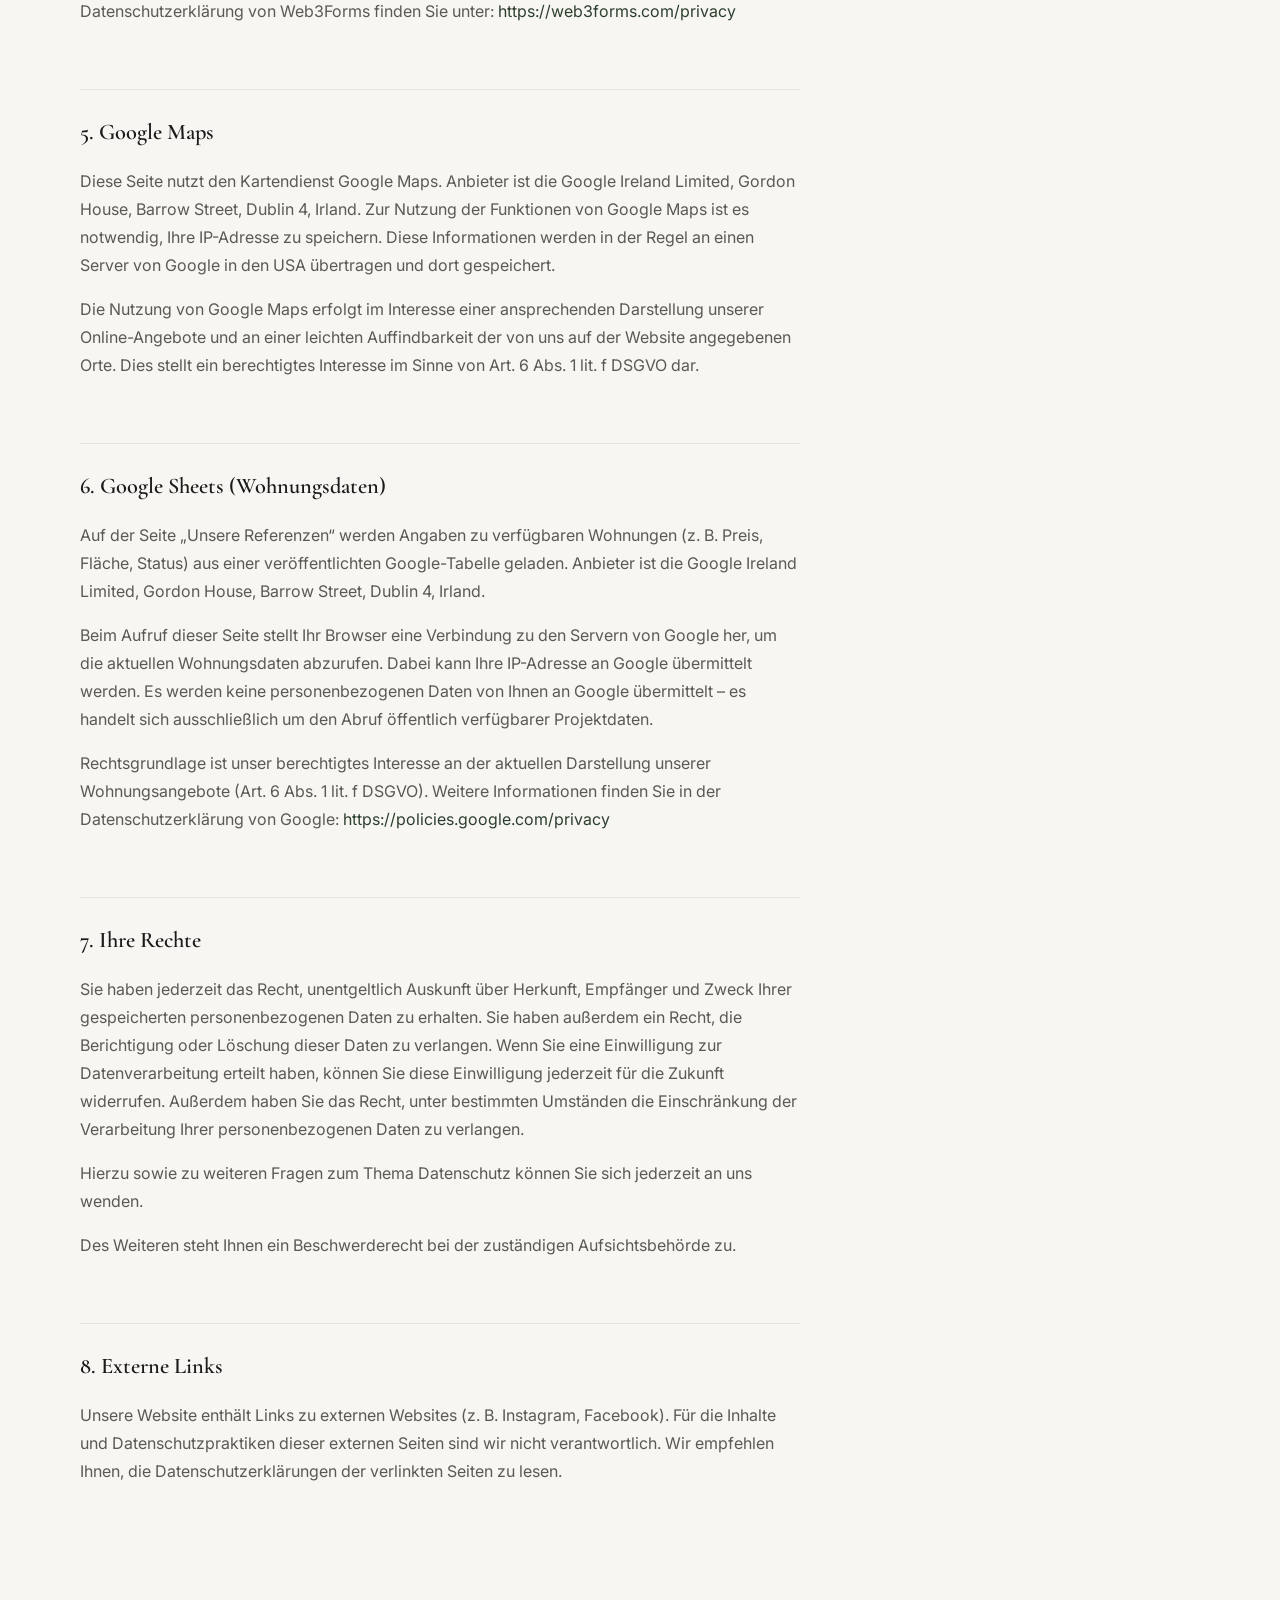
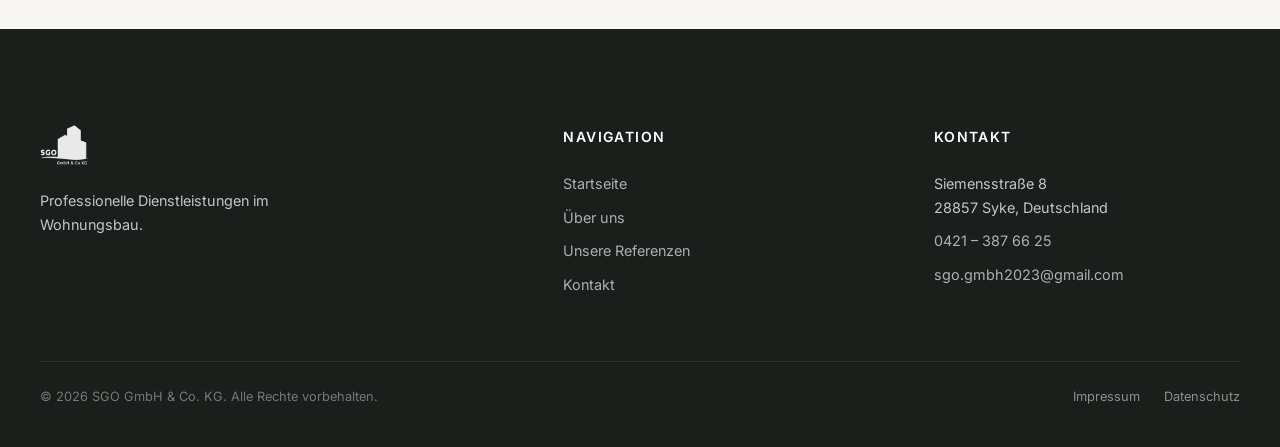
==== commit cac05df1: "fix: harden Google Sheets integration for apartment listings Guard CSV parsing, load data only on re" ====
--- a/datenschutz.html
+++ b/datenschutz.html
@@ -78,7 +78,18 @@
           Die Nutzung von Google Maps erfolgt im Interesse einer ansprechenden Darstellung unserer Online-Angebote und an einer leichten Auffindbarkeit der von uns auf der Website angegebenen Orte. Dies stellt ein berechtigtes Interesse im Sinne von Art. 6 Abs. 1 lit. f DSGVO dar.
         </p>
 
-        <h2>6. Ihre Rechte</h2>
+        <h2>6. Google Sheets (Wohnungsdaten)</h2>
+        <p>
+          Auf der Seite „Unsere Referenzen“ werden Angaben zu verfügbaren Wohnungen (z. B. Preis, Fläche, Status) aus einer veröffentlichten Google-Tabelle geladen. Anbieter ist die Google Ireland Limited, Gordon House, Barrow Street, Dublin 4, Irland.
+        </p>
+        <p>
+          Beim Aufruf dieser Seite stellt Ihr Browser eine Verbindung zu den Servern von Google her, um die aktuellen Wohnungsdaten abzurufen. Dabei kann Ihre IP-Adresse an Google übermittelt werden. Es werden keine personenbezogenen Daten von Ihnen an Google übermittelt – es handelt sich ausschließlich um den Abruf öffentlich verfügbarer Projektdaten.
+        </p>
+        <p>
+          Rechtsgrundlage ist unser berechtigtes Interesse an der aktuellen Darstellung unserer Wohnungsangebote (Art. 6 Abs. 1 lit. f DSGVO). Weitere Informationen finden Sie in der Datenschutzerklärung von Google: <a href="https://policies.google.com/privacy" target="_blank" rel="noopener noreferrer">https://policies.google.com/privacy</a>
+        </p>
+
+        <h2>7. Ihre Rechte</h2>
         <p>
           Sie haben jederzeit das Recht, unentgeltlich Auskunft über Herkunft, Empfänger und Zweck Ihrer gespeicherten personenbezogenen Daten zu erhalten. Sie haben außerdem ein Recht, die Berichtigung oder Löschung dieser Daten zu verlangen. Wenn Sie eine Einwilligung zur Datenverarbeitung erteilt haben, können Sie diese Einwilligung jederzeit für die Zukunft widerrufen. Außerdem haben Sie das Recht, unter bestimmten Umständen die Einschränkung der Verarbeitung Ihrer personenbezogenen Daten zu verlangen.
         </p>
@@ -89,7 +100,7 @@
           Des Weiteren steht Ihnen ein Beschwerderecht bei der zuständigen Aufsichtsbehörde zu.
         </p>
 
-        <h2>7. Externe Links</h2>
+        <h2>8. Externe Links</h2>
         <p>
           Unsere Website enthält Links zu externen Websites (z. B. Instagram, Facebook). Für die Inhalte und Datenschutzpraktiken dieser externen Seiten sind wir nicht verantwortlich. Wir empfehlen Ihnen, die Datenschutzerklärungen der verlinkten Seiten zu lesen.
         </p>
--- a/style.css
+++ b/style.css
@@ -655,9 +655,12 @@
 }
 .wohnung-card__status {
   font-size: var(--fs-small);
-  color: var(--text-muted);
+  font-weight: 600;
   margin-bottom: var(--space-md);
 }
+.wohnung-card__status--available { color: #2d7a3a; }
+.wohnung-card__status--reserved  { color: #b45309; }
+.wohnung-card__status--sold      { color: #b91c1c; }
 .wohnung-card__footer {
   display: flex;
   align-items: center;
